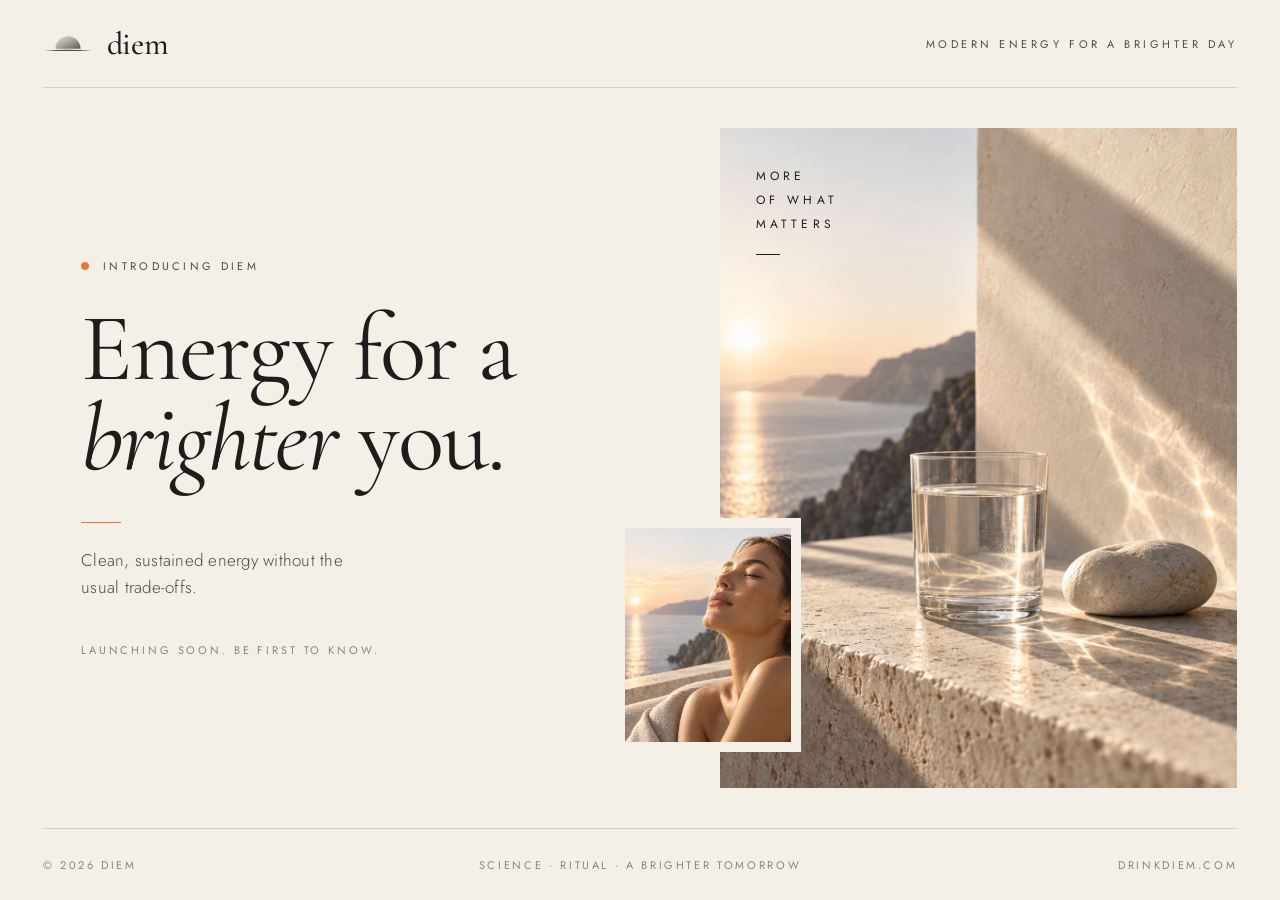
==== index.html @ 9e66de45 "feat: add initial landing page site Co-Authored-By: Claude Sonnet 5 <noreply@anthropic.com>" ====
<!DOCTYPE html>
<html lang="en">
<head>
  <meta charset="utf-8">
  <meta name="viewport" content="width=device-width, initial-scale=1">

  <title>diem — Energy for a brighter you</title>
  <meta name="description" content="diem is modern energy for health-conscious professionals. Clean, sustained energy without the usual trade-offs. Launching soon.">
  <meta name="theme-color" content="#F4EFE7">
  <link rel="canonical" href="https://drinkdiem.com/">

  <!-- Link previews (iMessage, Slack, LinkedIn, X) -->
  <meta property="og:type" content="website">
  <meta property="og:url" content="https://drinkdiem.com/">
  <meta property="og:title" content="diem — Energy for a brighter you">
  <meta property="og:description" content="Clean, sustained energy without the usual trade-offs. Launching soon.">
  <meta property="og:image" content="https://drinkdiem.com/assets/og.jpg">
  <meta name="twitter:card" content="summary_large_image">

  <link rel="icon" href="data:image/svg+xml,%3Csvg xmlns='http://www.w3.org/2000/svg' viewBox='0 0 64 64'%3E%3Crect width='64' height='64' rx='14' fill='%23F4EFE7'/%3E%3Cpath d='M15 38a17 17 0 0 1 34 0z' fill='%239A958E'/%3E%3Crect x='8' y='42' width='48' height='2.5' rx='1.25' fill='%231E1D1B'/%3E%3C/svg%3E">

  <link rel="preconnect" href="https://fonts.googleapis.com">
  <link rel="preconnect" href="https://fonts.gstatic.com" crossorigin>
  <link rel="stylesheet" href="https://fonts.googleapis.com/css2?family=Cormorant+Garamond:ital,wght@0,400;0,500;1,400&family=Jost:wght@300;400;500&display=swap">
  <link rel="stylesheet" href="styles.css">
  <script src="script.js" defer></script>
</head>
<body>
  <div class="page">

    <header class="site-header">
      <div class="brand">
        <!-- Sunrise mark: brushed-silver sun rising above a thin horizon -->
        <svg class="sun" viewBox="0 0 120 56" aria-hidden="true">
          <defs>
            <linearGradient id="silver" x1="0" y1="0" x2="1" y2="1">
              <stop offset="0" stop-color="#E6E3DE"/>
              <stop offset="0.5" stop-color="#A9A59E"/>
              <stop offset="1" stop-color="#5E5A55"/>
            </linearGradient>
            <clipPath id="above-horizon">
              <rect x="0" y="0" width="120" height="41"/>
            </clipPath>
          </defs>
          <g clip-path="url(#above-horizon)">
            <path class="sun-disc" d="M30 40a30 30 0 0 1 60 0z" fill="url(#silver)"/>
          </g>
          <path d="M2 44 Q60 41.6 118 44 Q60 46.4 2 44z" fill="#1E1D1B"/>
        </svg>
        <p class="wordmark">diem</p>
      </div>
      <p class="label tagline">Modern energy<span class="tagline-rest"> for a brighter day</span></p>
    </header>

    <main class="hero">

      <div class="hero-copy">
        <p class="label eyebrow">Introducing diem</p>

        <h1 class="headline">Energy for a <em>brighter</em> you.</h1>

        <span class="accent-rule" aria-hidden="true"></span>

        <p class="lede">Clean, sustained energy without the usual trade-offs.</p>

        <div class="signup" id="signup">
          <!-- Beehiiv subscribe form (styled in Beehiiv's form editor) -->
          <script async src="https://subscribe-forms.beehiiv.com/v3/loader.js" data-beehiiv-form="f92ab9a2-17ba-4799-b804-cd3d86c9dcda"></script>

          <!-- Shown by script.js only if the form above doesn't load
               (opened as a local file instead of via a server, an ad
               blocker, or Beehiiv briefly down) — see README. -->
          <p class="signup-fallback" hidden>Signup is temporarily unavailable. Please check back shortly.</p>
        </div>

        <p class="label note">Launching soon. Be first to know.</p>
      </div>

      <!-- Photos. Swap the files in --image. If one is missing, the page
           shows a quiet CSS fallback instead of a broken image. -->
      <div class="hero-visual">
        <div class="photo photo-main"
             style="--image: url('assets/water.jpg')"
             role="img"
             aria-label="A glass of water and a smooth stone on sunlit travertine, with the sea and sunset beyond">
          <p class="label photo-caption">More<br>of what<br>matters</p>
        </div>
        <div class="photo photo-inset"
             style="--image: url('assets/portrait.jpg')"
             role="img"
             aria-label="A woman with her eyes closed, face lifted to the morning sun"></div>
      </div>

    </main>

    <footer class="site-footer">
      <p class="label">&copy; 2026 diem</p>
      <p class="label motto">Science · Ritual · A brighter tomorrow</p>
      <p class="label domain">drinkdiem.com</p>
    </footer>

  </div>
</body>
</html>
---- styles.css ----
/* ==========================================================================
   diem — coming soon
   Edit colors and fonts in :root below.
   ========================================================================== */

:root {
  /* Palette */
  --ivory:        #F4EFE7;  /* page background */
  --charcoal:     #1E1D1B;  /* primary text */
  --ink-soft:     #4F4B46;  /* supporting copy */
  --muted:        #8A857E;  /* small print */
  --tangerine:    #E57A3C;  /* restrained accent */
  --line:         rgba(30, 29, 27, 0.14);

  /* Type */
  --serif: "Cormorant Garamond", "Cormorant", Garamond, "Times New Roman", serif;
  --sans:  "Jost", "Helvetica Neue", Arial, sans-serif;

  /* Spacing */
  --gutter: clamp(1.25rem, 3.33vw, 3rem);
  --col-gap: clamp(3rem, 5.5vw, 5rem);
}

*,
*::before,
*::after {
  box-sizing: border-box;
}

html {
  color-scheme: light;
  -webkit-text-size-adjust: 100%;
}

body {
  margin: 0;
  background: var(--ivory);
  color: var(--charcoal);
  font-family: var(--sans);
  font-weight: 300;
  -webkit-font-smoothing: antialiased;
  -moz-osx-font-smoothing: grayscale;
}

p,
h1 {
  margin: 0;
}

::selection {
  background: rgba(229, 122, 60, 0.2);
}

/* Small tracked capitals used for tagline, eyebrow, captions and footer */
.label {
  font-size: 0.6875rem;
  font-weight: 400;
  letter-spacing: 0.3em;
  text-transform: uppercase;
}

/* Layout ------------------------------------------------------------------ */

.page {
  display: grid;
  grid-template-rows: auto 1fr auto;
  min-height: 100vh;
  min-height: 100svh;
  max-width: 1600px;
  margin: 0 auto;
  padding-inline: var(--gutter);
}

/* Header ------------------------------------------------------------------ */

.site-header {
  display: flex;
  align-items: center;
  justify-content: space-between;
  gap: 1.5rem;
  height: 5.5rem;
  border-bottom: 1px solid var(--line);
}

.brand {
  display: flex;
  align-items: center;
  gap: 0.875rem;
}

.sun {
  display: block;
  width: 3.125rem;
  height: auto;
}

.sun-disc {
  animation: rise 2.4s cubic-bezier(0.2, 0.7, 0.1, 1) both;
}

/* Starts half-risen, so the mark still reads if the animation never runs */
@keyframes rise {
  from { transform: translateY(14px); }
  to   { transform: translateY(0); }
}

.wordmark {
  font-family: var(--serif);
  font-weight: 500;
  font-size: 2rem;
  line-height: 1;
  letter-spacing: -0.01em;
}

.tagline {
  color: var(--ink-soft);
  letter-spacing: 0.32em;
  text-align: right;
}

/* Hero -------------------------------------------------------------------- */

.hero {
  display: grid;
  grid-template-columns: minmax(0, 1.08fr) minmax(0, 0.92fr);
  column-gap: var(--col-gap);
}

.hero-copy {
  align-self: center;
  padding-block: 3rem;
  padding-left: clamp(0rem, 3vw, 2.75rem);
}

.eyebrow {
  display: flex;
  align-items: center;
  gap: 0.875rem;
  margin-bottom: 1.875rem;
  color: var(--ink-soft);
}

.eyebrow::before {
  content: "";
  width: 8px;
  height: 8px;
  border-radius: 50%;
  background: var(--tangerine);
}

.headline {
  max-width: 9em;
  font-family: var(--serif);
  font-weight: 400;
  font-size: clamp(3.625rem, 7.5vw, 6.75rem);
  line-height: 0.94;
  letter-spacing: -0.02em;
  text-wrap: balance;
}

.headline em {
  font-style: italic;
}

.accent-rule {
  display: block;
  width: 2.5rem;
  height: 1px;
  margin: 2.375rem 0 1.5rem;
  background: var(--tangerine);
}

.lede {
  max-width: 30ch;
  color: var(--ink-soft);
  font-size: clamp(1.0625rem, 1.3vw, 1.1875rem);
  line-height: 1.55;
  letter-spacing: 0.015em;
}

.signup {
  width: 100%;
  max-width: 29.375rem;
  margin-top: 2.625rem;
}

/* Beehiiv embed: stretch to the column and drop any default chrome */
.signup iframe {
  display: block;
  width: 100% !important;
  max-width: 100% !important;
  margin: 0 !important;
  border: 0;
  background: transparent;
}

.note {
  margin-top: 1.125rem;
  color: var(--muted);
  letter-spacing: 0.26em;
}

/* Shown by script.js if the Beehiiv embed doesn't load.
   :not([hidden]) (rather than a bare .signup-fallback rule) matters here:
   the class selector alone ties in specificity with the UA stylesheet's
   [hidden] { display: none }, and — since author CSS applies after the
   UA sheet — the tie would go to this rule, defeating `hidden` entirely. */
.signup-fallback:not([hidden]) {
  display: flex;
  align-items: center;
  height: 3.5rem;
  padding: 0 1.125rem;
  border: 1px solid var(--line);
  color: var(--muted);
  font-size: 0.875rem;
  font-weight: 400;
  letter-spacing: 0.02em;
}

/* Photos ------------------------------------------------------------------ */

.hero-visual {
  position: relative;
  padding-block: 2.5rem;
}

.photo {
  background-color: #D9CFC2;
  background-image: var(--image, none);
  background-size: cover;
  background-repeat: no-repeat;
}

/* Layers, top to bottom: photo, then a quiet CSS sunrise that shows only
   if the photo is missing (sea, sun, sky). */
.photo-main {
  position: relative;
  height: 100%;
  min-height: 30rem;
  background-color: #E6E0D6;
  background-image:
    var(--image, none),
    linear-gradient(to bottom, transparent 64%, #D5CEC4 64%, #CBC4BA 100%),
    radial-gradient(circle at 50% 64%, #F6E3D0 0 11%, transparent 11.2%),
    linear-gradient(to bottom, #ECE7DF 0%, #EFDFCF 64%);
  background-size: cover, 100% 100%, 100% 100%, 100% 100%;
  background-position: 32% 38%, center, center, center;
}

.photo-caption {
  position: absolute;
  top: 2.25rem;
  left: 2.25rem;
  font-size: 0.75rem;
  line-height: 2;
  letter-spacing: 0.34em;
}

.photo-caption::after {
  content: "";
  display: block;
  width: 1.5rem;
  height: 1px;
  margin-top: 1.125rem;
  background: currentColor;
}

/* Portrait layered over the photo's lower-left edge, framed in ivory */
.photo-inset {
  position: absolute;
  left: calc(var(--col-gap) * -1.5);
  bottom: 4.75rem;
  width: clamp(9rem, 14.6vw, 13.125rem);
  aspect-ratio: 4 / 5;
  border: 10px solid var(--ivory);
  background-position: 62% 30%;
}

/* Footer ------------------------------------------------------------------ */

.site-footer {
  display: grid;
  grid-template-columns: repeat(3, minmax(0, 1fr));
  align-items: center;
  height: 4.5rem;
  border-top: 1px solid var(--line);
  color: var(--muted);
}

.site-footer .label {
  letter-spacing: 0.24em;
}

.motto  { justify-self: center; text-align: center; }
.domain { justify-self: end; }

/* Mid-size desktops: keep the form clear of the portrait */
@media (max-width: 1280px) {
  .signup { max-width: 26rem; }
}

/* Short desktop screens: tighten so everything fits in one view */
@media (min-width: 1121px) and (max-height: 800px) {
  .site-header { height: 4.75rem; }
  .site-footer { height: 3.75rem; }
  .hero-copy { padding-block: 1.5rem; }
  .eyebrow { margin-bottom: 1.25rem; }
  .headline { font-size: clamp(3.625rem, 6vw, 5.25rem); }
  .accent-rule { margin: 1.75rem 0 1.25rem; }
  .signup { margin-top: 2rem; }
  .hero-visual { padding-block: 1.75rem; }
  .photo-main { min-height: 0; }
  .photo-inset { bottom: 3rem; }
}

/* Tablet & mobile: one column --------------------------------------------- */

@media (max-width: 1120px) {
  .page {
    min-height: 0;
  }

  .hero {
    grid-template-columns: minmax(0, 1fr);
  }

  .hero-copy {
    padding: clamp(3.25rem, 9vw, 5rem) 0 0;
  }

  .hero-visual {
    margin: clamp(3.5rem, 9vw, 5rem) 0 clamp(4rem, 10vw, 6rem);
    padding: 0;
  }

  .photo-main {
    height: auto;
    min-height: 0;
    aspect-ratio: 4 / 5;
    max-height: 44rem;
    width: 100%;
  }

  .photo-inset {
    left: auto;
    right: clamp(1.125rem, 4vw, 2.5rem);
    bottom: -2.75rem;
    width: clamp(8.25rem, 30vw, 13rem);
    border-width: 8px;
  }

  .site-footer {
    grid-template-columns: 1fr auto;
    grid-template-areas:
      "motto motto"
      "copy  domain";
    row-gap: 0.875rem;
    height: auto;
    padding-block: 1.5rem 2rem;
  }

  .site-footer > :first-child { grid-area: copy; }
  .motto  { grid-area: motto; justify-self: start; text-align: left; }
  .domain { grid-area: domain; }
}

@media (max-width: 640px) {
  .site-header { height: 4.25rem; }
  .sun { width: 2rem; }
  .brand { gap: 0.625rem; }
  .wordmark { font-size: 1.6875rem; }
  .tagline { font-size: 0.625rem; letter-spacing: 0.28em; }
  .tagline-rest { display: none; }

  .label { font-size: 0.625rem; }
  .photo-caption { top: 1.5rem; left: 1.5rem; font-size: 0.6875rem; }
  .lede { max-width: 19.5rem; }
}

@media (prefers-reduced-motion: reduce) {
  .sun-disc { animation: none; }
}
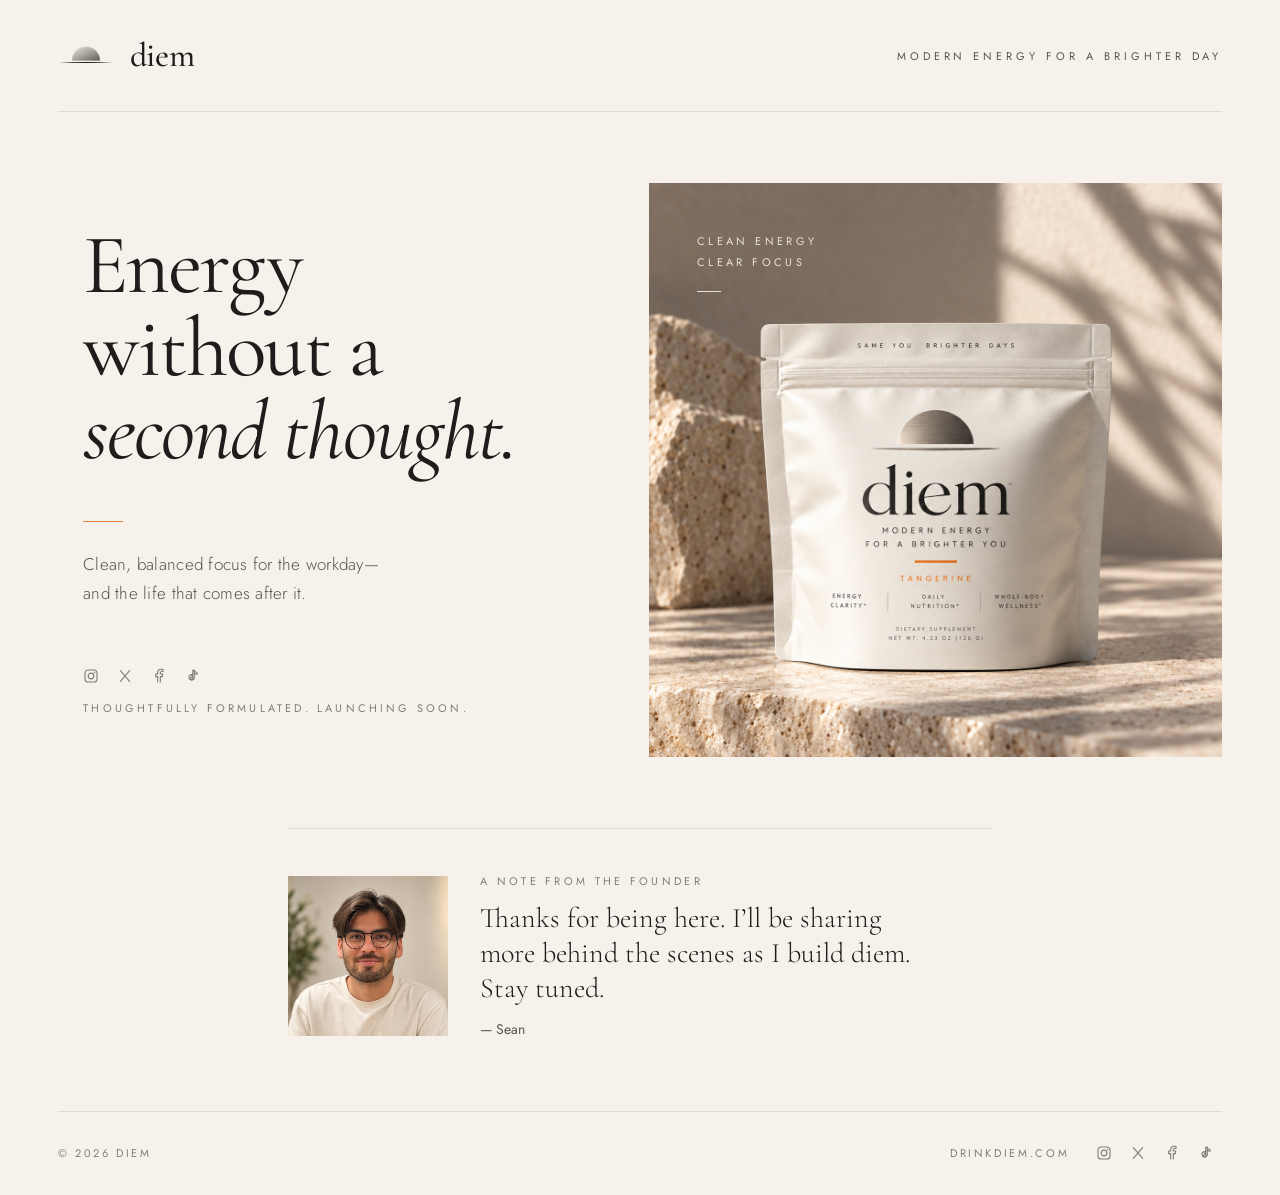
==== commit 7a799085: "feat: refine landing page and add founder note" ====
--- a/index.html
+++ b/index.html
@@ -4,16 +4,16 @@
   <meta charset="utf-8">
   <meta name="viewport" content="width=device-width, initial-scale=1">
 
-  <title>diem — Energy for a brighter you</title>
-  <meta name="description" content="diem is modern energy for health-conscious professionals. Clean, sustained energy without the usual trade-offs. Launching soon.">
+  <title>diem — Energy without a second thought</title>
+  <meta name="description" content="Clean, balanced energy for demanding days—thoughtfully formulated without the usual trade-offs. Launching soon.">
   <meta name="theme-color" content="#F4EFE7">
   <link rel="canonical" href="https://drinkdiem.com/">
 
   <!-- Link previews (iMessage, Slack, LinkedIn, X) -->
   <meta property="og:type" content="website">
   <meta property="og:url" content="https://drinkdiem.com/">
-  <meta property="og:title" content="diem — Energy for a brighter you">
-  <meta property="og:description" content="Clean, sustained energy without the usual trade-offs. Launching soon.">
+  <meta property="og:title" content="diem — Energy without a second thought">
+  <meta property="og:description" content="Clean, balanced energy for demanding days—thoughtfully formulated without the usual trade-offs. Launching soon.">
   <meta property="og:image" content="https://drinkdiem.com/assets/og.jpg">
   <meta name="twitter:card" content="summary_large_image">
 
@@ -24,6 +24,21 @@
   <link rel="stylesheet" href="https://fonts.googleapis.com/css2?family=Cormorant+Garamond:ital,wght@0,400;0,500;1,400&family=Jost:wght@300;400;500&display=swap">
   <link rel="stylesheet" href="styles.css">
   <script src="script.js" defer></script>
+
+  <script type="application/ld+json">
+    {
+      "@context": "https://schema.org",
+      "@type": "Organization",
+      "name": "diem",
+      "url": "https://drinkdiem.com/",
+      "sameAs": [
+        "https://www.instagram.com/trydiem",
+        "https://x.com/trydiem",
+        "https://www.facebook.com/drinkdiem/",
+        "https://www.tiktok.com/@trydiem"
+      ]
+    }
+  </script>
 </head>
 <body>
   <div class="page">
@@ -52,16 +67,17 @@
       <p class="label tagline">Modern energy<span class="tagline-rest"> for a brighter day</span></p>
     </header>
 
-    <main class="hero">
+    <main>
+    <div class="hero">
 
       <div class="hero-copy">
-        <p class="label eyebrow">Introducing diem</p>
+        <!-- <p class="label eyebrow">Energy, reconsidered</p> -->
 
-        <h1 class="headline">Energy for a <em>brighter</em> you.</h1>
+        <h1 class="headline">Energy without a <em>second thought.</em></h1>
 
         <span class="accent-rule" aria-hidden="true"></span>
 
-        <p class="lede">Clean, sustained energy without the usual trade-offs.</p>
+        <p class="lede">Clean, balanced focus for the workday—and the life that comes after it.</p>
 
         <div class="signup" id="signup">
           <!-- Beehiiv subscribe form (styled in Beehiiv's form editor) -->
@@ -73,30 +89,86 @@
           <p class="signup-fallback" hidden>Signup is temporarily unavailable. Please check back shortly.</p>
         </div>
 
-        <p class="label note">Launching soon. Be first to know.</p>
+        <nav class="social-links signup-socials" aria-label="Follow diem on social media">
+          <a href="https://www.instagram.com/trydiem" target="_blank" rel="noopener noreferrer" aria-label="Follow diem on Instagram">
+            <svg viewBox="0 0 24 24" aria-hidden="true">
+              <rect x="3" y="3" width="18" height="18" rx="5"/>
+              <circle cx="12" cy="12" r="4.25"/>
+              <circle class="social-icon-fill" cx="17.4" cy="6.7" r="1.1"/>
+            </svg>
+          </a>
+          <a href="https://x.com/trydiem" target="_blank" rel="noopener noreferrer" aria-label="Follow diem on X">
+            <svg viewBox="0 0 24 24" aria-hidden="true">
+              <path d="M5 4l14 16M19 4L5 20"/>
+            </svg>
+          </a>
+          <a href="https://www.facebook.com/drinkdiem/" target="_blank" rel="noopener noreferrer" aria-label="Follow diem on Facebook">
+            <svg viewBox="0 0 24 24" aria-hidden="true">
+              <path d="M14 21v-8h3l.5-4H14V7.4c0-1.2.4-2.1 2.2-2.1H18V2.1c-.7-.1-1.6-.2-2.7-.2-3.2 0-5.3 1.9-5.3 5.4V9H7v4h3v8"/>
+            </svg>
+          </a>
+          <a href="https://www.tiktok.com/@trydiem" target="_blank" rel="noopener noreferrer" aria-label="Follow diem on TikTok">
+            <svg viewBox="0 0 24 24" aria-hidden="true">
+              <path d="M14 3v11.1a4.1 4.1 0 1 1-3.4-4V14a1.7 1.7 0 1 0 1 1.6V3h2.4c.4 2.1 1.7 3.4 4 3.8v2.5A7.4 7.4 0 0 1 14 7.8"/>
+            </svg>
+          </a>
+        </nav>
+
+        <p class="label note">Thoughtfully formulated. Launching soon.</p>
       </div>
 
-      <!-- Photos. Swap the files in --image. If one is missing, the page
-           shows a quiet CSS fallback instead of a broken image. -->
+      <!-- Product photo. Swap the file in --image. If it is missing, the
+           page shows a quiet CSS fallback instead of a broken image. -->
       <div class="hero-visual">
         <div class="photo photo-main"
-             style="--image: url('assets/water.jpg')"
+             style="--image: url('diem.png')"
              role="img"
-             aria-label="A glass of water and a smooth stone on sunlit travertine, with the sea and sunset beyond">
-          <p class="label photo-caption">More<br>of what<br>matters</p>
+             aria-label="A pouch of diem modern energy supplement on warm, sunlit stone">
+          <p class="label photo-caption">Clean Energy<br>Clear Focus</p>
         </div>
-        <div class="photo photo-inset"
-             style="--image: url('assets/portrait.jpg')"
-             role="img"
-             aria-label="A woman with her eyes closed, face lifted to the morning sun"></div>
       </div>
 
+    </div>
+
+    <section class="founder-note" aria-label="A note from the Founder">
+      <img class="founder-photo" src="founder.png" alt="Sean, founder of diem" width="1254" height="1254" loading="lazy" decoding="async">
+      <div class="founder-copy">
+        <p class="label founder-eyebrow">A note from the Founder</p>
+        <p class="founder-message">Thanks for being here. I’ll be sharing more behind the scenes as I build diem. Stay tuned.</p>
+        <p class="founder-signature">— Sean</p>
+      </div>
+    </section>
     </main>
 
     <footer class="site-footer">
       <p class="label">&copy; 2026 diem</p>
-      <p class="label motto">Science · Ritual · A brighter tomorrow</p>
-      <p class="label domain">drinkdiem.com</p>
+      <div class="footer-end">
+        <p class="label domain">drinkdiem.com</p>
+        <nav class="social-links" aria-label="Follow diem">
+          <a href="https://www.instagram.com/trydiem" target="_blank" rel="noopener noreferrer" aria-label="Follow diem on Instagram">
+            <svg viewBox="0 0 24 24" aria-hidden="true">
+              <rect x="3" y="3" width="18" height="18" rx="5"/>
+              <circle cx="12" cy="12" r="4.25"/>
+              <circle class="social-icon-fill" cx="17.4" cy="6.7" r="1.1"/>
+            </svg>
+          </a>
+          <a href="https://x.com/trydiem" target="_blank" rel="noopener noreferrer" aria-label="Follow diem on X">
+            <svg viewBox="0 0 24 24" aria-hidden="true">
+              <path d="M5 4l14 16M19 4L5 20"/>
+            </svg>
+          </a>
+          <a href="https://www.facebook.com/drinkdiem/" target="_blank" rel="noopener noreferrer" aria-label="Follow diem on Facebook">
+            <svg viewBox="0 0 24 24" aria-hidden="true">
+              <path d="M14 21v-8h3l.5-4H14V7.4c0-1.2.4-2.1 2.2-2.1H18V2.1c-.7-.1-1.6-.2-2.7-.2-3.2 0-5.3 1.9-5.3 5.4V9H7v4h3v8"/>
+            </svg>
+          </a>
+          <a href="https://www.tiktok.com/@trydiem" target="_blank" rel="noopener noreferrer" aria-label="Follow diem on TikTok">
+            <svg viewBox="0 0 24 24" aria-hidden="true">
+              <path d="M14 3v11.1a4.1 4.1 0 1 1-3.4-4V14a1.7 1.7 0 1 0 1 1.6V3h2.4c.4 2.1 1.7 3.4 4 3.8v2.5A7.4 7.4 0 0 1 14 7.8"/>
+            </svg>
+          </a>
+        </nav>
+      </div>
     </footer>
 
   </div>
--- a/styles.css
+++ b/styles.css
@@ -5,20 +5,20 @@
 
 :root {
   /* Palette */
-  --ivory:        #F4EFE7;  /* page background */
+  --ivory:        #F6F2EB;  /* page background */
   --charcoal:     #1E1D1B;  /* primary text */
-  --ink-soft:     #4F4B46;  /* supporting copy */
-  --muted:        #8A857E;  /* small print */
+  --ink-soft:     #59544E;  /* supporting copy */
+  --muted:        #827D76;  /* small print */
   --tangerine:    #E57A3C;  /* restrained accent */
-  --line:         rgba(30, 29, 27, 0.14);
+  --line:         rgba(30, 29, 27, 0.11);
 
   /* Type */
   --serif: "Cormorant Garamond", "Cormorant", Garamond, "Times New Roman", serif;
   --sans:  "Jost", "Helvetica Neue", Arial, sans-serif;
 
   /* Spacing */
-  --gutter: clamp(1.25rem, 3.33vw, 3rem);
-  --col-gap: clamp(3rem, 5.5vw, 5rem);
+  --gutter: clamp(1.5rem, 4.5vw, 4.5rem);
+  --col-gap: clamp(4.5rem, 8vw, 8.5rem);
 }
 
 *,
@@ -66,7 +66,7 @@
   grid-template-rows: auto 1fr auto;
   min-height: 100vh;
   min-height: 100svh;
-  max-width: 1600px;
+  max-width: 1720px;
   margin: 0 auto;
   padding-inline: var(--gutter);
 }
@@ -78,19 +78,19 @@
   align-items: center;
   justify-content: space-between;
   gap: 1.5rem;
-  height: 5.5rem;
+  height: 7rem;
   border-bottom: 1px solid var(--line);
 }
 
 .brand {
   display: flex;
   align-items: center;
-  gap: 0.875rem;
+  gap: 1rem;
 }
 
 .sun {
   display: block;
-  width: 3.125rem;
+  width: 3.5rem;
   height: auto;
 }
 
@@ -107,14 +107,14 @@
 .wordmark {
   font-family: var(--serif);
   font-weight: 500;
-  font-size: 2rem;
+  font-size: 2.125rem;
   line-height: 1;
   letter-spacing: -0.01em;
 }
 
 .tagline {
   color: var(--ink-soft);
-  letter-spacing: 0.32em;
+  letter-spacing: 0.36em;
   text-align: right;
 }
 
@@ -122,21 +122,23 @@
 
 .hero {
   display: grid;
-  grid-template-columns: minmax(0, 1.08fr) minmax(0, 0.92fr);
+  grid-template-columns: minmax(0, 0.86fr) minmax(0, 1.14fr);
   column-gap: var(--col-gap);
+  min-height: min(50rem, calc(100svh - 11.5rem));
 }
 
 .hero-copy {
   align-self: center;
-  padding-block: 3rem;
-  padding-left: clamp(0rem, 3vw, 2.75rem);
+  max-width: 39rem;
+  padding-block: clamp(5rem, 9vh, 8rem);
+  padding-left: clamp(0rem, 2vw, 2rem);
 }
 
 .eyebrow {
   display: flex;
   align-items: center;
   gap: 0.875rem;
-  margin-bottom: 1.875rem;
+  margin-bottom: 2.75rem;
   color: var(--ink-soft);
 }
 
@@ -149,12 +151,12 @@
 }
 
 .headline {
-  max-width: 9em;
+  max-width: 7.4em;
   font-family: var(--serif);
   font-weight: 400;
-  font-size: clamp(3.625rem, 7.5vw, 6.75rem);
-  line-height: 0.94;
-  letter-spacing: -0.02em;
+  font-size: clamp(4rem, 6.6vw, 6.75rem);
+  line-height: 0.98;
+  letter-spacing: -0.025em;
   text-wrap: balance;
 }
 
@@ -166,7 +168,7 @@
   display: block;
   width: 2.5rem;
   height: 1px;
-  margin: 2.375rem 0 1.5rem;
+  margin: 3rem 0 1.75rem;
   background: var(--tangerine);
 }
 
@@ -174,14 +176,14 @@
   max-width: 30ch;
   color: var(--ink-soft);
   font-size: clamp(1.0625rem, 1.3vw, 1.1875rem);
-  line-height: 1.55;
+  line-height: 1.7;
   letter-spacing: 0.015em;
 }
 
 .signup {
   width: 100%;
   max-width: 29.375rem;
-  margin-top: 2.625rem;
+  margin-top: 3.25rem;
 }
 
 /* Beehiiv embed: stretch to the column and drop any default chrome */
@@ -197,7 +199,7 @@
 .note {
   margin-top: 1.125rem;
   color: var(--muted);
-  letter-spacing: 0.26em;
+  letter-spacing: 0.29em;
 }
 
 /* Shown by script.js if the Beehiiv embed doesn't load.
@@ -221,7 +223,10 @@
 
 .hero-visual {
   position: relative;
-  padding-block: 2.5rem;
+  display: flex;
+  align-items: center;
+  justify-content: flex-end;
+  padding-block: clamp(4rem, 7vh, 6.5rem);
 }
 
 .photo {
@@ -235,8 +240,8 @@
    if the photo is missing (sea, sun, sky). */
 .photo-main {
   position: relative;
-  height: 100%;
-  min-height: 30rem;
+  width: min(100%, 43rem);
+  aspect-ratio: 1;
   background-color: #E6E0D6;
   background-image:
     var(--image, none),
@@ -244,16 +249,18 @@
     radial-gradient(circle at 50% 64%, #F6E3D0 0 11%, transparent 11.2%),
     linear-gradient(to bottom, #ECE7DF 0%, #EFDFCF 64%);
   background-size: cover, 100% 100%, 100% 100%, 100% 100%;
-  background-position: 32% 38%, center, center, center;
+  background-position: center, center, center, center;
 }
 
 .photo-caption {
   position: absolute;
-  top: 2.25rem;
-  left: 2.25rem;
-  font-size: 0.75rem;
-  line-height: 2;
-  letter-spacing: 0.34em;
+  top: clamp(1.5rem, 4vw, 3rem);
+  left: clamp(1.5rem, 4vw, 3rem);
+  max-width: 11rem;
+  color: rgba(246, 242, 235, 0.88);
+  font-size: 0.6875rem;
+  line-height: 1.9;
+  letter-spacing: 0.31em;
 }
 
 .photo-caption::after {
@@ -265,24 +272,52 @@
   background: currentColor;
 }
 
-/* Portrait layered over the photo's lower-left edge, framed in ivory */
-.photo-inset {
-  position: absolute;
-  left: calc(var(--col-gap) * -1.5);
-  bottom: 4.75rem;
-  width: clamp(9rem, 14.6vw, 13.125rem);
-  aspect-ratio: 4 / 5;
-  border: 10px solid var(--ivory);
-  background-position: 62% 30%;
+/* A small personal note below the product story -------------------------- */
+
+.founder-note {
+  display: grid;
+  grid-template-columns: 10rem minmax(0, 1fr);
+  align-items: center;
+  gap: 2rem;
+  width: min(100%, 44rem);
+  margin: 0 auto;
+  padding: 2.75rem 0 4.5rem;
+  border-top: 1px solid var(--line);
+}
+
+.founder-photo {
+  display: block;
+  width: 10rem;
+  height: 10rem;
+  object-fit: cover;
+}
+
+.founder-eyebrow {
+  margin-bottom: 0.75rem;
+  color: var(--muted);
+}
+
+.founder-message {
+  max-width: 35ch;
+  font-family: var(--serif);
+  font-size: clamp(1.5rem, 2.2vw, 1.875rem);
+  line-height: 1.25;
+}
+
+.founder-signature {
+  margin-top: 0.75rem;
+  color: var(--ink-soft);
+  font-size: 0.875rem;
+  font-weight: 400;
 }
 
 /* Footer ------------------------------------------------------------------ */
 
 .site-footer {
   display: grid;
-  grid-template-columns: repeat(3, minmax(0, 1fr));
-  align-items: center;
-  height: 4.5rem;
+  grid-template-columns: minmax(0, 1fr) auto;
+  align-items: center;
+  min-height: 5.25rem;
   border-top: 1px solid var(--line);
   color: var(--muted);
 }
@@ -291,26 +326,90 @@
   letter-spacing: 0.24em;
 }
 
-.motto  { justify-self: center; text-align: center; }
-.domain { justify-self: end; }
+.footer-end {
+  display: flex;
+  align-items: center;
+  justify-self: end;
+  gap: clamp(0.75rem, 1.5vw, 1.5rem);
+}
+
+.social-links {
+  display: flex;
+  align-items: center;
+  gap: 0.125rem;
+}
+
+.social-links a {
+  display: grid;
+  place-items: center;
+  width: 2rem;
+  height: 2rem;
+  border-radius: 50%;
+  color: var(--muted);
+  transition: color 160ms ease, background-color 160ms ease, transform 160ms ease;
+}
+
+.social-links a:hover {
+  background: rgba(30, 29, 27, 0.06);
+  color: var(--charcoal);
+  transform: translateY(-1px);
+}
+
+.social-links a:active {
+  transform: translateY(0);
+}
+
+.social-links a:focus-visible {
+  outline: 1px solid var(--tangerine);
+  outline-offset: 2px;
+  color: var(--charcoal);
+}
+
+.social-links svg {
+  display: block;
+  width: 1rem;
+  height: 1rem;
+  fill: none;
+  stroke: currentColor;
+  stroke-width: 1.7;
+  stroke-linecap: round;
+  stroke-linejoin: round;
+}
+
+.social-links .social-icon-fill {
+  fill: currentColor;
+  stroke: none;
+}
+
+.signup-socials {
+  width: max-content;
+  margin-top: 0.5rem;
+  margin-left: -0.5rem;
+}
+
+.signup-socials + .note {
+  margin-top: 0.5rem;
+}
 
 /* Mid-size desktops: keep the form clear of the portrait */
 @media (max-width: 1280px) {
   .signup { max-width: 26rem; }
+  .hero { grid-template-columns: minmax(0, 0.92fr) minmax(0, 1.08fr); }
+  .photo-main { width: min(100%, 38rem); }
 }
 
 /* Short desktop screens: tighten so everything fits in one view */
 @media (min-width: 1121px) and (max-height: 800px) {
-  .site-header { height: 4.75rem; }
+  .site-header { height: 5rem; }
   .site-footer { height: 3.75rem; }
-  .hero-copy { padding-block: 1.5rem; }
+  .hero { min-height: calc(100svh - 8.75rem); }
+  .hero-copy { padding-block: 2.5rem; }
   .eyebrow { margin-bottom: 1.25rem; }
   .headline { font-size: clamp(3.625rem, 6vw, 5.25rem); }
   .accent-rule { margin: 1.75rem 0 1.25rem; }
   .signup { margin-top: 2rem; }
-  .hero-visual { padding-block: 1.75rem; }
-  .photo-main { min-height: 0; }
-  .photo-inset { bottom: 3rem; }
+  .hero-visual { padding-block: 2.25rem; }
+  .photo-main { width: min(100%, calc(100svh - 13rem)); }
 }
 
 /* Tablet & mobile: one column --------------------------------------------- */
@@ -322,50 +421,34 @@
 
   .hero {
     grid-template-columns: minmax(0, 1fr);
+    min-height: 0;
   }
 
   .hero-copy {
-    padding: clamp(3.25rem, 9vw, 5rem) 0 0;
+    max-width: 42rem;
+    padding: clamp(5rem, 12vw, 8rem) 0 0;
   }
 
   .hero-visual {
-    margin: clamp(3.5rem, 9vw, 5rem) 0 clamp(4rem, 10vw, 6rem);
+    justify-content: flex-end;
+    margin: clamp(5rem, 12vw, 8rem) 0 clamp(5.5rem, 14vw, 8rem);
     padding: 0;
   }
 
   .photo-main {
-    height: auto;
-    min-height: 0;
-    aspect-ratio: 4 / 5;
-    max-height: 44rem;
-    width: 100%;
-  }
-
-  .photo-inset {
-    left: auto;
-    right: clamp(1.125rem, 4vw, 2.5rem);
-    bottom: -2.75rem;
-    width: clamp(8.25rem, 30vw, 13rem);
-    border-width: 8px;
+    width: min(92%, 42rem);
+    aspect-ratio: 1;
   }
 
   .site-footer {
-    grid-template-columns: 1fr auto;
-    grid-template-areas:
-      "motto motto"
-      "copy  domain";
-    row-gap: 0.875rem;
+    grid-template-columns: minmax(0, 1fr) auto;
     height: auto;
     padding-block: 1.5rem 2rem;
   }
-
-  .site-footer > :first-child { grid-area: copy; }
-  .motto  { grid-area: motto; justify-self: start; text-align: left; }
-  .domain { grid-area: domain; }
 }
 
 @media (max-width: 640px) {
-  .site-header { height: 4.25rem; }
+  .site-header { height: 5rem; }
   .sun { width: 2rem; }
   .brand { gap: 0.625rem; }
   .wordmark { font-size: 1.6875rem; }
@@ -373,10 +456,40 @@
   .tagline-rest { display: none; }
 
   .label { font-size: 0.625rem; }
-  .photo-caption { top: 1.5rem; left: 1.5rem; font-size: 0.6875rem; }
-  .lede { max-width: 19.5rem; }
+  .hero {
+    display: flex;
+    flex-direction: column;
+  }
+  .hero-copy { display: contents; }
+  .eyebrow { margin-bottom: 2rem; }
+  .headline {
+    order: 1;
+    margin-top: 4.5rem;
+    font-size: clamp(3.5rem, 16vw, 4.5rem);
+  }
+  .accent-rule { order: 2; margin-top: 2.5rem; }
+  .hero-visual { order: 3; margin: 3.5rem 0 0; }
+  .lede { order: 4; max-width: 19.5rem; margin-top: 3rem; }
+  .signup { order: 5; margin-top: 3.5rem; }
+  .signup-socials { order: 6; }
+  .note { order: 7; }
+  .photo-main { width: 94%; }
+  .photo-caption { top: 1.25rem; left: 1.25rem; font-size: 0.5625rem; }
+  .founder-note {
+    grid-template-columns: 6.5rem minmax(0, 1fr);
+    align-items: start;
+    gap: 1rem;
+    margin-top: 4rem;
+    padding: 2rem 0 3.5rem;
+  }
+  .founder-photo { width: 6.5rem; height: 100%; max-height: 16rem; }
+  .founder-message { font-size: 1.5rem; }
+  .domain { display: none; }
+  .social-links { gap: 0.25rem; }
+  .social-links a { width: 2.25rem; height: 2.25rem; }
 }
 
 @media (prefers-reduced-motion: reduce) {
   .sun-disc { animation: none; }
-}
+  .social-links a { transition: none; }
+}
